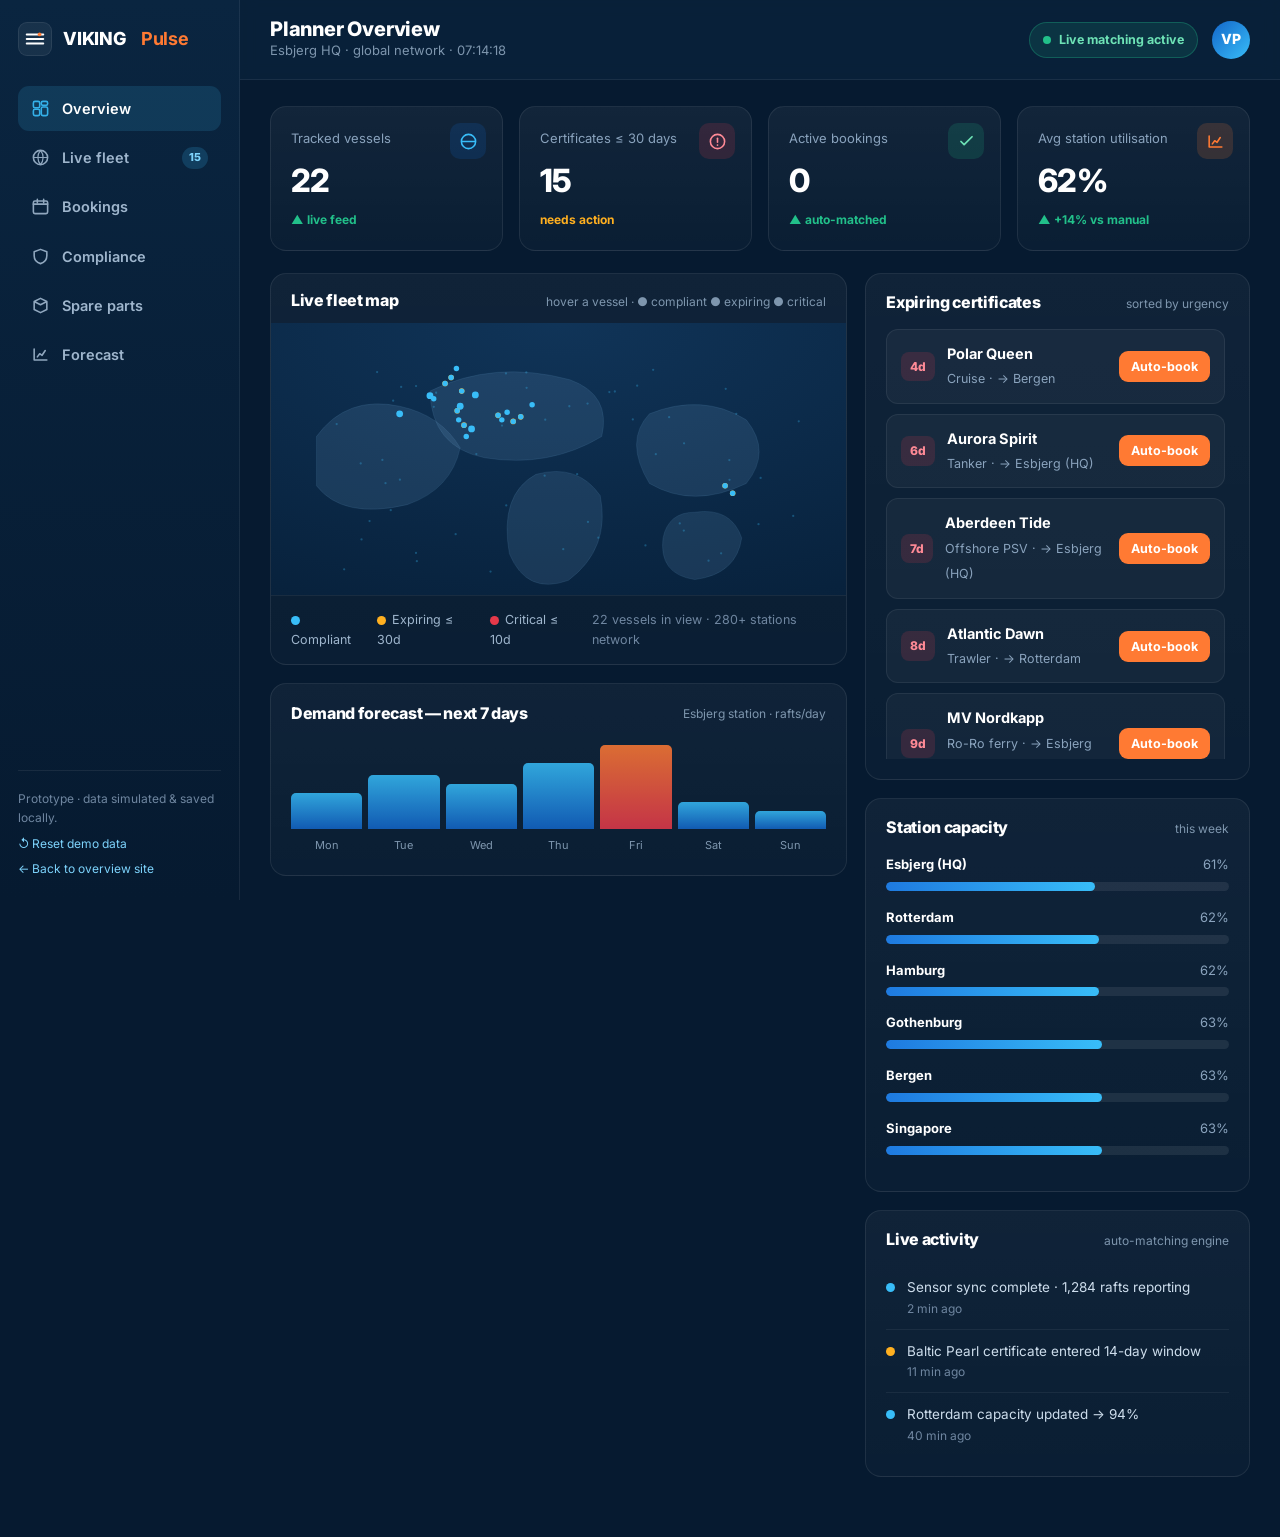
==== dashboard.html @ c36af1ff "Add VIKING Pulse prototype (landing + dashboard) Introduce the VIKING Pulse concept prototype: add m" ====
<!DOCTYPE html>
<html lang="en">
<head>
  <meta charset="UTF-8" />
  <meta name="viewport" content="width=device-width, initial-scale=1.0" />
  <title>VIKING Pulse — Planner Dashboard</title>
  <meta name="description" content="Interactive demo of the VIKING Pulse planner: live fleet, automated booking, compliance, spare parts and demand forecasting." />
  <link rel="preconnect" href="https://fonts.googleapis.com" />
  <link rel="preconnect" href="https://fonts.gstatic.com" crossorigin />
  <link href="https://fonts.googleapis.com/css2?family=Inter:wght@400;500;600;700;800&display=swap" rel="stylesheet" />
  <link rel="stylesheet" href="assets/styles.css" />
  <link rel="stylesheet" href="assets/dashboard.css" />
  <link rel="icon" href="data:image/svg+xml,<svg xmlns='http://www.w3.org/2000/svg' viewBox='0 0 32 32'><rect width='32' height='32' rx='8' fill='%230a2540'/><path d='M8 11h16M8 16h16M8 21h16' stroke='%23ff7a33' stroke-width='2.5' stroke-linecap='round'/></svg>" />
</head>
<body class="dash">
  <div class="app">

    <!-- ============ SIDEBAR ============ -->
    <aside class="side">
      <a class="brand" href="index.html">
        <span class="mark"><svg viewBox="0 0 24 24" fill="none"><path d="M3 7h18M3 12h18M3 17h18" stroke="currentColor" stroke-width="2.2" stroke-linecap="round"/><circle cx="17" cy="7" r="2" fill="#ff7a33"/></svg></span>
        VIKING&nbsp;<b>Pulse</b>
      </a>
      <nav id="nav">
        <a class="navlink active" data-view="overview" href="#overview"><svg viewBox="0 0 24 24" fill="none"><rect x="3" y="3" width="8" height="8" rx="2" stroke="currentColor" stroke-width="2"/><rect x="13" y="3" width="8" height="5" rx="2" stroke="currentColor" stroke-width="2"/><rect x="13" y="10" width="8" height="11" rx="2" stroke="currentColor" stroke-width="2"/><rect x="3" y="13" width="8" height="8" rx="2" stroke="currentColor" stroke-width="2"/></svg> Overview</a>
        <a class="navlink" data-view="fleet" href="#fleet"><svg viewBox="0 0 24 24" fill="none"><circle cx="12" cy="12" r="9" stroke="currentColor" stroke-width="2"/><path d="M3 12h18M12 3a14 14 0 0 1 0 18M12 3a14 14 0 0 0 0 18" stroke="currentColor" stroke-width="1.5"/></svg> Live fleet <span class="nav-badge" id="badgeFleet"></span></a>
        <a class="navlink" data-view="bookings" href="#bookings"><svg viewBox="0 0 24 24" fill="none"><rect x="3" y="5" width="18" height="16" rx="2" stroke="currentColor" stroke-width="2"/><path d="M3 9h18M8 3v4M16 3v4" stroke="currentColor" stroke-width="2" stroke-linecap="round"/></svg> Bookings <span class="nav-badge" id="badgeBookings"></span></a>
        <a class="navlink" data-view="compliance" href="#compliance"><svg viewBox="0 0 24 24" fill="none"><path d="M12 3l8 3v5c0 5-3.4 8.6-8 10-4.6-1.4-8-5-8-10V6l8-3Z" stroke="currentColor" stroke-width="2" stroke-linejoin="round"/></svg> Compliance</a>
        <a class="navlink" data-view="parts" href="#parts"><svg viewBox="0 0 24 24" fill="none"><path d="M20 7 12 3 4 7l8 4 8-4ZM4 7v10l8 4 8-4V7" stroke="currentColor" stroke-width="2" stroke-linejoin="round"/></svg> Spare parts <span class="nav-badge warn" id="badgeParts"></span></a>
        <a class="navlink" data-view="forecast" href="#forecast"><svg viewBox="0 0 24 24" fill="none"><path d="M4 19V5m0 14h16M8 15l3-4 3 2 4-6" stroke="currentColor" stroke-width="2" stroke-linecap="round" stroke-linejoin="round"/></svg> Forecast</a>
      </nav>
      <div class="side-foot">
        Prototype · data simulated &amp; saved locally.<br />
        <button class="link-btn" id="resetBtn">↺ Reset demo data</button><br />
        <a href="index.html">← Back to overview site</a>
      </div>
    </aside>

    <!-- ============ MAIN ============ -->
    <div class="main">
      <header class="topbar">
        <div>
          <h1 id="viewTitle">Planner Overview</h1>
          <div class="sub" id="viewSub">Esbjerg HQ · global network · <span id="clock">--:--:--</span></div>
        </div>
        <div class="right">
          <span class="live-pill"><span class="dot"></span> Live matching active</span>
          <div class="avatar">VP</div>
        </div>
      </header>

      <div class="content">

        <!-- ===== OVERVIEW ===== -->
        <section class="view active" data-view="overview">
          <section class="kpis" id="kpis"></section>
          <div class="dash-grid">
            <div style="display:flex;flex-direction:column;gap:18px">
              <div class="card map-card">
                <div class="card-head">
                  <h3>Live fleet map</h3>
                  <span class="hint">hover a vessel · ● compliant ● expiring ● critical</span>
                </div>
                <div class="dash-map" id="dashMap">
                  <svg viewBox="0 0 760 360" id="mapSvg" aria-hidden="true">
                    <path class="land" d="M60,150 q40,-55 110,-40 q55,12 80,55 q-12,55 -70,75 q-85,20 -120,-25 z"/>
                    <path class="land" d="M210,90 q85,-42 185,-15 q55,20 42,75 q-70,42 -155,28 q-70,-14 -72,-88 z"/>
                    <path class="land" d="M350,200 q55,-15 85,28 q14,70 -42,112 q-55,20 -78,-35 q-14,-78 35,-105 z"/>
                    <path class="land" d="M500,120 q70,-28 128,8 q34,42 0,84 q-70,34 -128,0 q-34,-56 0,-92 z"/>
                    <path class="land" d="M560,250 q48,-7 62,34 q-7,48 -62,55 q-48,-7 -42,-55 q7,-34 42,-34 z"/>
                    <g id="dashVessels"></g>
                  </svg>
                  <div class="tip" id="mapTip"></div>
                </div>
                <div class="map-legend">
                  <span><i style="background:#38bdf8"></i>Compliant</span>
                  <span><i style="background:#ffb020"></i>Expiring ≤ 30d</span>
                  <span><i style="background:#e6394a"></i>Critical ≤ 10d</span>
                  <span style="margin-left:auto;color:#6f86a0" id="mapMeta"></span>
                </div>
              </div>
              <div class="card">
                <div class="card-head"><h3>Demand forecast — next 7 days</h3><span class="hint">Esbjerg station · rafts/day</span></div>
                <div class="forecast"><div class="spark" id="spark"></div>
                  <div class="spark-x"><span>Mon</span><span>Tue</span><span>Wed</span><span>Thu</span><span>Fri</span><span>Sat</span><span>Sun</span></div>
                </div>
              </div>
            </div>
            <div style="display:flex;flex-direction:column;gap:18px">
              <div class="card">
                <div class="card-head"><h3>Expiring certificates</h3><span class="hint">sorted by urgency</span></div>
                <div class="queue" id="queue"></div>
              </div>
              <div class="card">
                <div class="card-head"><h3>Station capacity</h3><span class="hint">this week</span></div>
                <div class="cap" id="cap"></div>
              </div>
              <div class="card">
                <div class="card-head"><h3>Live activity</h3><span class="hint">auto-matching engine</span></div>
                <div class="feed" id="feed"></div>
              </div>
            </div>
          </div>
        </section>

        <!-- ===== LIVE FLEET ===== -->
        <section class="view" data-view="fleet">
          <div class="toolbar">
            <div class="search">
              <svg viewBox="0 0 24 24" fill="none"><circle cx="11" cy="11" r="7" stroke="currentColor" stroke-width="2"/><path d="m20 20-3-3" stroke="currentColor" stroke-width="2" stroke-linecap="round"/></svg>
              <input id="fleetSearch" type="text" placeholder="Search vessel, type or flag…" />
            </div>
            <div class="chips" id="fleetFilters">
              <button class="chip-f active" data-f="all">All</button>
              <button class="chip-f" data-f="crit">Critical</button>
              <button class="chip-f" data-f="warn">Expiring</button>
              <button class="chip-f" data-f="ok">Compliant</button>
              <button class="chip-f" data-f="booked">Booked</button>
            </div>
          </div>
          <div class="card table-card">
            <div class="table-scroll">
              <table class="dtable" id="fleetTable">
                <thead><tr>
                  <th data-sort="name">Vessel</th><th data-sort="type">Type</th>
                  <th data-sort="flag">Flag</th><th data-sort="region">Region</th>
                  <th data-sort="rafts" class="num">Rafts</th>
                  <th data-sort="certDays" class="num">Cert expiry</th>
                  <th>Status</th><th></th>
                </tr></thead>
                <tbody id="fleetBody"></tbody>
              </table>
            </div>
          </div>
        </section>

        <!-- ===== BOOKINGS ===== -->
        <section class="view" data-view="bookings">
          <div class="toolbar">
            <div class="chips" id="bookFilters">
              <button class="chip-f active" data-f="upcoming">Upcoming</button>
              <button class="chip-f" data-f="completed">Completed</button>
              <button class="chip-f" data-f="cancelled">Cancelled</button>
              <button class="chip-f" data-f="all">All</button>
            </div>
            <button class="btn btn-primary" id="newBookingBtn" style="padding:10px 16px">+ New booking</button>
          </div>
          <div id="bookingsWrap"></div>
        </section>

        <!-- ===== COMPLIANCE ===== -->
        <section class="view" data-view="compliance">
          <div class="toolbar">
            <div class="chips" id="compFilters">
              <button class="chip-f active" data-f="all">All vessels</button>
              <button class="chip-f" data-f="crit">At risk</button>
              <button class="chip-f" data-f="serviced">Recently serviced</button>
            </div>
            <button class="btn btn-light" id="exportBtn" style="padding:10px 16px">⤓ Export audit (CSV)</button>
          </div>
          <div class="comp-summary" id="compSummary"></div>
          <div class="card table-card">
            <div class="table-scroll">
              <table class="dtable" id="compTable">
                <thead><tr>
                  <th>Vessel</th><th>IMO</th><th>Last service</th>
                  <th class="num">Cert valid for</th><th>SOLAS status</th><th>Certificate</th>
                </tr></thead>
                <tbody id="compBody"></tbody>
              </table>
            </div>
          </div>
        </section>

        <!-- ===== SPARE PARTS ===== -->
        <section class="view" data-view="parts">
          <div id="partsAlert"></div>
          <div class="parts-grid" id="partsGrid"></div>
          <div class="card" style="margin-top:18px">
            <div class="card-head"><h3>How parts link to bookings</h3><span class="hint">auto-reserved on booking</span></div>
            <p class="muted">When a service is auto-booked, Pulse instantly reserves the right components per raft
            (CO₂ cylinders, hydrostatic release units, flare sets, ration packs) plus per-booking consumables.
            Reserved stock is committed; completing a service consumes it; cancelling releases it back.</p>
          </div>
        </section>

        <!-- ===== FORECAST ===== -->
        <section class="view" data-view="forecast">
          <div class="card" style="margin-bottom:18px">
            <div class="card-head"><h3>Network demand vs. capacity</h3><span class="hint">next 14 days · rafts</span></div>
            <div id="forecastChart"></div>
          </div>
          <div class="parts-grid" id="stationCards"></div>
        </section>

      </div>
    </div>
  </div>

  <!-- ============ MODAL ============ -->
  <div class="modal-bg" id="modalBg"><div class="modal" id="modal"></div></div>

  <!-- ============ TOAST ============ -->
  <div class="toast" id="toast">
    <svg viewBox="0 0 24 24" fill="none"><path d="M5 12l4 4 10-10" stroke="currentColor" stroke-width="2.5" stroke-linecap="round" stroke-linejoin="round"/></svg>
    <span id="toastMsg">Booking confirmed</span>
  </div>

  <script src="assets/store.js"></script>
  <script src="assets/dashboard.js"></script>
</body>
</html>
---- assets/styles.css ----
/* =========================================================
   VIKING Pulse — Connected Maintenance & Booking Platform
   Design system + landing page styles
   Concept prototype — not affiliated with VIKING Life-Saving Equipment
   ========================================================= */

:root {
  /* Brand palette — maritime navy + safety accents */
  --navy-900: #061a30;
  --navy-800: #0a2540;
  --navy-700: #0e3358;
  --blue-600: #1366c9;
  --blue-500: #1e7ae0;
  --cyan-400: #38bdf8;
  --cyan-300: #7dd3fc;
  --orange: #ff7a33;     /* safety high-vis accent */
  --amber: #ffb020;
  --red: #e6394a;        /* alerts / expiring certs */
  --green: #22c08a;      /* compliant / scheduled */

  --ink-900: #0b1b2b;
  --ink-700: #2c3e50;
  --ink-500: #5b6b7b;
  --ink-300: #9aa9b8;
  --line: #e4ebf2;
  --bg: #f5f9fd;
  --bg-soft: #eef4fb;
  --white: #ffffff;

  --radius: 16px;
  --radius-sm: 10px;
  --radius-lg: 26px;
  --shadow-sm: 0 1px 2px rgba(10, 37, 64, .06), 0 2px 8px rgba(10, 37, 64, .05);
  --shadow: 0 10px 30px rgba(10, 37, 64, .10);
  --shadow-lg: 0 30px 70px rgba(6, 26, 48, .25);
  --maxw: 1180px;

  --grad-ocean: radial-gradient(1200px 600px at 80% -10%, #14406e 0%, transparent 55%),
                radial-gradient(900px 500px at 0% 0%, #0e3358 0%, transparent 50%),
                linear-gradient(160deg, #0a2540 0%, #061a30 100%);
  --font: "Inter", "Segoe UI", system-ui, -apple-system, Roboto, Helvetica, Arial, sans-serif;
}

* { box-sizing: border-box; margin: 0; padding: 0; }
html { scroll-behavior: smooth; }
body {
  font-family: var(--font);
  color: var(--ink-700);
  background: var(--bg);
  line-height: 1.6;
  -webkit-font-smoothing: antialiased;
  overflow-x: hidden;
}
img { max-width: 100%; display: block; }
a { color: inherit; text-decoration: none; }
ul { list-style: none; }

.container { width: 100%; max-width: var(--maxw); margin-inline: auto; padding-inline: 24px; }

/* ---------- Typography helpers ---------- */
h1, h2, h3 { color: var(--ink-900); line-height: 1.12; letter-spacing: -.02em; font-weight: 800; }
.eyebrow {
  display: inline-flex; align-items: center; gap: 8px;
  font-size: 13px; font-weight: 700; letter-spacing: .12em; text-transform: uppercase;
  color: var(--blue-600);
}
.eyebrow::before { content: ""; width: 22px; height: 2px; background: var(--orange); border-radius: 2px; }
.section { padding: 96px 0; }
.section-head { max-width: 720px; margin-bottom: 54px; }
.section-head h2 { font-size: clamp(28px, 4vw, 42px); margin: 14px 0 14px; }
.section-head p { font-size: 18px; color: var(--ink-500); }
.center { text-align: center; margin-inline: auto; }

/* ---------- Buttons ---------- */
.btn {
  display: inline-flex; align-items: center; gap: 9px; justify-content: center;
  font-weight: 700; font-size: 15px; border: 0; cursor: pointer;
  padding: 13px 22px; border-radius: 12px; transition: .18s ease;
  font-family: inherit;
}
.btn svg { width: 18px; height: 18px; }
.btn-primary { background: var(--orange); color: #fff; box-shadow: 0 8px 22px rgba(255,122,51,.35); }
.btn-primary:hover { transform: translateY(-2px); box-shadow: 0 12px 28px rgba(255,122,51,.45); }
.btn-blue { background: var(--blue-600); color: #fff; box-shadow: 0 8px 22px rgba(19,102,201,.35); }
.btn-blue:hover { transform: translateY(-2px); background: var(--blue-500); }
.btn-ghost { background: rgba(255,255,255,.08); color: #fff; border: 1px solid rgba(255,255,255,.22); }
.btn-ghost:hover { background: rgba(255,255,255,.16); }
.btn-light { background: #fff; color: var(--navy-800); box-shadow: var(--shadow-sm); }
.btn-light:hover { transform: translateY(-2px); box-shadow: var(--shadow); }

/* =========================================================
   NAVBAR
   ========================================================= */
.nav {
  position: sticky; top: 0; z-index: 50;
  backdrop-filter: blur(12px);
  background: rgba(255,255,255,.82);
  border-bottom: 1px solid var(--line);
  transition: .3s;
}
.nav-inner { display: flex; align-items: center; justify-content: space-between; height: 70px; }
.brand { display: flex; align-items: center; gap: 11px; font-weight: 800; color: var(--navy-800); font-size: 19px; letter-spacing: -.01em; }
.brand .mark {
  width: 34px; height: 34px; border-radius: 9px;
  background: var(--navy-800);
  display: grid; place-items: center; color: #fff;
  box-shadow: inset 0 0 0 1px rgba(255,255,255,.08);
}
.brand .mark svg { width: 22px; height: 22px; }
.brand b { color: var(--orange); }
.nav-links { display: flex; gap: 30px; align-items: center; }
.nav-links a { font-size: 15px; font-weight: 600; color: var(--ink-700); transition: .15s; }
.nav-links a:hover { color: var(--blue-600); }
.nav-cta { display: flex; align-items: center; gap: 14px; }
.nav-menu-cta { display: none; } /* only shown inside the open mobile menu */
.nav-toggle { display: none; background: none; border: 0; cursor: pointer; }

/* =========================================================
   HERO
   ========================================================= */
.hero {
  position: relative; color: #fff; overflow: hidden;
  background: var(--grad-ocean);
  padding: 84px 0 110px;
}
.hero::after {
  content: ""; position: absolute; inset: 0; pointer-events: none;
  background-image: radial-gradient(rgba(255,255,255,.05) 1px, transparent 1px);
  background-size: 28px 28px; mask-image: linear-gradient(180deg, #000, transparent 70%);
}
.hero-grid { position: relative; z-index: 2; display: grid; grid-template-columns: 1.05fr .95fr; gap: 56px; align-items: center; }
.hero-badge {
  display: inline-flex; align-items: center; gap: 9px; font-size: 13px; font-weight: 600;
  padding: 7px 14px; border-radius: 999px; color: var(--cyan-300);
  background: rgba(56,189,248,.12); border: 1px solid rgba(56,189,248,.3); margin-bottom: 22px;
}
.hero-badge .dot { width: 8px; height: 8px; border-radius: 50%; background: var(--green); box-shadow: 0 0 0 4px rgba(34,192,138,.25); animation: pulse 2s infinite; }
.hero h1 { color: #fff; font-size: clamp(36px, 5.4vw, 60px); letter-spacing: -.03em; }
.hero h1 .grad { background: linear-gradient(100deg, var(--cyan-400), var(--orange)); -webkit-background-clip: text; background-clip: text; color: transparent; }
.hero p.lead { font-size: 19px; color: #c3d3e3; max-width: 540px; margin: 22px 0 32px; }
.hero-actions { display: flex; gap: 14px; flex-wrap: wrap; }
.hero-meta { display: flex; gap: 26px; margin-top: 38px; flex-wrap: wrap; }
.hero-meta div { display: flex; flex-direction: column; }
.hero-meta b { font-size: 26px; color: #fff; font-weight: 800; }
.hero-meta span { font-size: 13px; color: #8fa6bd; }

/* Hero visual — live fleet console */
.console {
  position: relative; border-radius: var(--radius-lg);
  background: linear-gradient(180deg, rgba(20,52,86,.9), rgba(8,26,48,.92));
  border: 1px solid rgba(255,255,255,.12);
  box-shadow: var(--shadow-lg);
  padding: 18px; overflow: hidden;
}
.console-bar { display: flex; align-items: center; gap: 7px; margin-bottom: 14px; }
.console-bar i { width: 11px; height: 11px; border-radius: 50%; display: inline-block; }
.console-bar i:nth-child(1){ background:#ff5f57 } .console-bar i:nth-child(2){ background:#febc2e } .console-bar i:nth-child(3){ background:#28c840 }
.console-bar span { margin-left: 8px; font-size: 12px; color: #7e96ae; font-weight: 600; }
.map-wrap { position: relative; border-radius: 14px; overflow: hidden; background: radial-gradient(120% 120% at 50% 0%, #103458, #07203a); border: 1px solid rgba(255,255,255,.08); }
.map-wrap svg { display: block; width: 100%; height: auto; }
.map-wrap .land { fill: rgba(110,160,205,.16); stroke: rgba(120,180,230,.25); stroke-width: .6; }
.vessel { fill: var(--cyan-400); }
.vessel.alert { fill: var(--red); }
.ping { fill: none; stroke-width: 1.5; opacity: 0; transform-origin: center; }
.ping.c { stroke: var(--cyan-400); } .ping.r { stroke: var(--red); }

.float-card {
  position: absolute; background: rgba(255,255,255,.97); color: var(--ink-900);
  border-radius: 14px; padding: 13px 15px; box-shadow: var(--shadow-lg);
  font-size: 13px; backdrop-filter: blur(6px); border: 1px solid rgba(255,255,255,.6);
}
.float-card .fc-top { display: flex; align-items: center; gap: 8px; font-weight: 700; margin-bottom: 5px; }
.float-card .tag { font-size: 10px; font-weight: 800; padding: 3px 7px; border-radius: 6px; text-transform: uppercase; letter-spacing: .05em; }
.tag.red { background: #fde7e9; color: var(--red); }
.tag.green { background: #def5ec; color: #138a62; }
.float-card small { color: var(--ink-500); }
.fc-1 { top: 16%; right: -14px; animation: floaty 6s ease-in-out infinite; }
.fc-2 { bottom: 8%; left: -16px; animation: floaty 6s ease-in-out .8s infinite; }

/* =========================================================
   LOGOS / STATS STRIP
   ========================================================= */
.stripe { background: var(--navy-800); color: #fff; padding: 34px 0; }
.stripe-grid { display: grid; grid-template-columns: repeat(4, 1fr); gap: 18px; text-align: center; }
.stripe-grid .s b { display: block; font-size: clamp(26px, 3.4vw, 38px); font-weight: 800; background: linear-gradient(100deg,#fff,var(--cyan-300)); -webkit-background-clip: text; background-clip: text; color: transparent; }
.stripe-grid .s span { color: #93aaC2; font-size: 14px; }

/* =========================================================
   PROBLEM
   ========================================================= */
.prob-grid { display: grid; grid-template-columns: repeat(4, 1fr); gap: 20px; }
.prob {
  background: #fff; border: 1px solid var(--line); border-radius: var(--radius);
  padding: 26px 22px; box-shadow: var(--shadow-sm); transition: .2s;
}
.prob:hover { transform: translateY(-4px); box-shadow: var(--shadow); }
.prob .ico { width: 46px; height: 46px; border-radius: 12px; display: grid; place-items: center; background: #fdeee7; color: var(--orange); margin-bottom: 16px; }
.prob .ico svg { width: 24px; height: 24px; }
.prob h3 { font-size: 17px; margin-bottom: 8px; }
.prob p { font-size: 14.5px; color: var(--ink-500); }

/* =========================================================
   HOW IT WORKS
   ========================================================= */
.how { background: linear-gradient(180deg, var(--bg) 0%, var(--bg-soft) 100%); }
.steps { display: grid; grid-template-columns: repeat(4, 1fr); gap: 22px; position: relative; }
.step {
  background: #fff; border-radius: var(--radius); padding: 28px 24px; border: 1px solid var(--line);
  box-shadow: var(--shadow-sm); position: relative; overflow: hidden;
}
.step::before { content: ""; position: absolute; left: 0; top: 0; height: 4px; width: 100%; background: linear-gradient(90deg, var(--blue-500), var(--cyan-400)); }
.step .num { font-size: 13px; font-weight: 800; color: var(--blue-600); letter-spacing: .12em; }
.step .ico { width: 52px; height: 52px; border-radius: 14px; background: var(--navy-800); color: #fff; display: grid; place-items: center; margin: 14px 0 16px; }
.step .ico svg { width: 26px; height: 26px; }
.step h3 { font-size: 19px; margin-bottom: 9px; }
.step p { font-size: 15px; color: var(--ink-500); }

/* =========================================================
   FEATURES
   ========================================================= */
.feat-grid { display: grid; grid-template-columns: repeat(3, 1fr); gap: 22px; }
.feat {
  border: 1px solid var(--line); border-radius: var(--radius); padding: 28px 24px; background: #fff;
  transition: .2s; position: relative;
}
.feat:hover { border-color: var(--cyan-300); box-shadow: var(--shadow); transform: translateY(-3px); }
.feat .ico { width: 50px; height: 50px; border-radius: 13px; display: grid; place-items: center; margin-bottom: 16px; background: linear-gradient(135deg, var(--blue-600), var(--cyan-400)); color: #fff; }
.feat .ico svg { width: 25px; height: 25px; }
.feat h3 { font-size: 18px; margin-bottom: 8px; }
.feat p { font-size: 14.5px; color: var(--ink-500); }
.feat .chip { position: absolute; top: 22px; right: 22px; font-size: 11px; font-weight: 700; color: var(--green); background: #e6f7f0; padding: 3px 9px; border-radius: 999px; }

/* =========================================================
   DASHBOARD PREVIEW (split)
   ========================================================= */
.showcase { background: var(--navy-900); color: #fff; overflow: hidden; position: relative; }
.showcase::before { content:""; position:absolute; inset:0; background: radial-gradient(800px 400px at 90% 10%, rgba(56,189,248,.14), transparent 60%); }
.showcase .grid { position: relative; z-index: 2; display: grid; grid-template-columns: .9fr 1.1fr; gap: 56px; align-items: center; }
.showcase h2 { color: #fff; font-size: clamp(28px, 4vw, 40px); }
.showcase p { color: #b8cadd; font-size: 17px; margin: 16px 0 26px; }
.showcase .feature-list li { display: flex; gap: 12px; align-items: flex-start; margin-bottom: 14px; color: #d4e1ee; font-size: 15.5px; }
.showcase .feature-list .tick { flex: none; width: 24px; height: 24px; border-radius: 50%; background: rgba(34,192,138,.18); color: var(--green); display: grid; place-items: center; }
.showcase .feature-list .tick svg { width: 14px; height: 14px; }
.preview-frame {
  border-radius: 18px; overflow: hidden; border: 1px solid rgba(255,255,255,.14);
  box-shadow: var(--shadow-lg); background: #0b2138;
}
.preview-top { display: flex; align-items: center; gap: 8px; padding: 12px 16px; background: rgba(255,255,255,.04); border-bottom: 1px solid rgba(255,255,255,.08); }
.preview-top i { width: 10px; height: 10px; border-radius: 50%; }
.preview-top i:nth-child(1){background:#ff5f57}.preview-top i:nth-child(2){background:#febc2e}.preview-top i:nth-child(3){background:#28c840}
.preview-top span { margin-left: 8px; font-size: 12px; color: #8aa3bd; }
.preview-body { padding: 18px; display: grid; grid-template-columns: repeat(3,1fr); gap: 12px; }
.pv-kpi { background: rgba(255,255,255,.05); border: 1px solid rgba(255,255,255,.08); border-radius: 12px; padding: 14px; }
.pv-kpi b { font-size: 24px; color: #fff; } .pv-kpi span { font-size: 12px; color: #8aa3bd; display: block; }
.pv-kpi .up { color: var(--green); font-size: 12px; font-weight: 700; }
.pv-row { grid-column: 1 / -1; background: rgba(255,255,255,.05); border: 1px solid rgba(255,255,255,.08); border-radius: 12px; padding: 8px 14px; display: flex; align-items: center; justify-content: space-between; }
.pv-row .l { display: flex; align-items: center; gap: 10px; font-size: 14px; color: #dce7f2; }
.pv-row .flag { width: 26px; height: 18px; border-radius: 3px; background: linear-gradient(135deg,#1366c9,#38bdf8); flex: none; }
.pv-row .mini-tag { font-size: 11px; font-weight: 700; padding: 4px 9px; border-radius: 7px; }
.mini-tag.r { background: rgba(230,57,74,.16); color: #ff8a96; }
.mini-tag.g { background: rgba(34,192,138,.16); color: #6ee3b6; }

/* =========================================================
   STAKEHOLDERS (tabs)
   ========================================================= */
.tabs { display: flex; gap: 10px; flex-wrap: wrap; margin-bottom: 30px; }
.tab-btn {
  border: 1px solid var(--line); background: #fff; padding: 11px 18px; border-radius: 999px;
  font-weight: 700; font-size: 14.5px; color: var(--ink-700); cursor: pointer; transition: .18s; font-family: inherit;
}
.tab-btn.active { background: var(--navy-800); color: #fff; border-color: var(--navy-800); }
.tab-panel { display: none; }
.tab-panel.active { display: grid; grid-template-columns: 1fr 1fr; gap: 24px; animation: fade .35s ease; }
.persona {
  background: #fff; border: 1px solid var(--line); border-radius: var(--radius); padding: 30px;
  box-shadow: var(--shadow-sm);
}
.persona h3 { font-size: 22px; margin-bottom: 6px; }
.persona .role { color: var(--blue-600); font-weight: 700; font-size: 14px; margin-bottom: 18px; display: block; }
.persona .block { margin-bottom: 16px; }
.persona .block h4 { font-size: 12px; text-transform: uppercase; letter-spacing: .08em; color: var(--ink-300); margin-bottom: 5px; }
.persona .block p { font-size: 14.5px; color: var(--ink-700); }
.persona .pains { display: flex; flex-wrap: wrap; gap: 8px; }
.persona .pains span { font-size: 12.5px; background: #fdeee7; color: #c2531f; padding: 5px 10px; border-radius: 8px; font-weight: 600; }
.value-card {
  background: linear-gradient(160deg, var(--navy-800), var(--navy-900)); color: #fff;
  border-radius: var(--radius); padding: 30px; display: flex; flex-direction: column; justify-content: center;
}
.value-card h4 { color: var(--cyan-300); font-size: 13px; text-transform: uppercase; letter-spacing: .1em; margin-bottom: 18px; }
.value-card ul li { display: flex; gap: 11px; align-items: flex-start; margin-bottom: 14px; font-size: 15px; color: #d7e3ef; }
.value-card .tick { flex: none; width: 22px; height: 22px; border-radius: 50%; background: rgba(255,122,51,.2); color: var(--orange); display: grid; place-items: center; }
.value-card .tick svg { width: 13px; height: 13px; }

/* =========================================================
   IMPACT / SUSTAINABILITY
   ========================================================= */
.impact { background: linear-gradient(180deg, var(--bg-soft), var(--bg)); }
.impact-grid { display: grid; grid-template-columns: repeat(3,1fr); gap: 22px; }
.impact-card { background: #fff; border-radius: var(--radius); padding: 30px; border: 1px solid var(--line); box-shadow: var(--shadow-sm); }
.impact-card .big { font-size: 44px; font-weight: 800; color: var(--navy-800); letter-spacing: -.02em; }
.impact-card .big small { font-size: 22px; color: var(--orange); }
.impact-card h3 { font-size: 17px; margin: 6px 0 8px; }
.impact-card p { font-size: 14.5px; color: var(--ink-500); }

/* =========================================================
   CTA
   ========================================================= */
.cta { background: var(--grad-ocean); color: #fff; border-radius: 0; }
.cta-box {
  background: linear-gradient(135deg, var(--blue-600), var(--navy-700));
  border-radius: var(--radius-lg); padding: 60px; text-align: center; position: relative; overflow: hidden;
  box-shadow: var(--shadow-lg); border: 1px solid rgba(255,255,255,.12);
}
.cta-box::after { content:""; position:absolute; inset:0; background-image: radial-gradient(rgba(255,255,255,.08) 1px, transparent 1px); background-size: 26px 26px; opacity: .5; }
.cta-box > * { position: relative; z-index: 2; }
.cta-box h2 { color: #fff; font-size: clamp(28px, 4vw, 42px); }
.cta-box p { color: #d2e0ee; font-size: 18px; max-width: 560px; margin: 16px auto 30px; }
.cta-actions { display: flex; gap: 14px; justify-content: center; flex-wrap: wrap; }
.cta-note { margin-top: 22px; font-size: 13px; color: #9fb6cd; }

/* =========================================================
   FOOTER
   ========================================================= */
.footer { background: var(--navy-900); color: #aebfd0; padding: 64px 0 30px; }
.footer-grid { display: grid; grid-template-columns: 1.4fr 1fr 1fr 1fr; gap: 36px; }
.footer .brand { color: #fff; margin-bottom: 16px; }
.footer p { font-size: 14px; color: #8499ae; max-width: 280px; }
.footer h5 { color: #fff; font-size: 14px; margin-bottom: 16px; text-transform: uppercase; letter-spacing: .06em; }
.footer ul li { margin-bottom: 10px; }
.footer ul a { font-size: 14px; color: #9fb3c8; transition: .15s; }
.footer ul a:hover { color: var(--cyan-300); }
.footer-bottom { border-top: 1px solid rgba(255,255,255,.08); margin-top: 48px; padding-top: 24px; display: flex; justify-content: space-between; flex-wrap: wrap; gap: 12px; font-size: 13px; color: #7d92a8; }
.footer-bottom b { color: var(--orange); }

/* =========================================================
   ANIMATIONS
   ========================================================= */
@keyframes pulse { 0%,100% { box-shadow: 0 0 0 0 rgba(34,192,138,.5);} 50% { box-shadow: 0 0 0 6px rgba(34,192,138,0);} }
@keyframes floaty { 0%,100% { transform: translateY(0);} 50% { transform: translateY(-12px);} }
@keyframes fade { from { opacity: 0; transform: translateY(8px);} to { opacity: 1; transform: none;} }
@keyframes ringPulse { 0% { opacity:.8; r: 3; } 100% { opacity: 0; r: 16; } }

.reveal { opacity: 0; transform: translateY(26px); transition: .7s cubic-bezier(.2,.7,.2,1); }
.reveal.in { opacity: 1; transform: none; }

/* =========================================================
   LANDING MODAL (pilot request form)
   ========================================================= */
.lm-bg {
  position: fixed; inset: 0; background: rgba(6,26,48,.55); backdrop-filter: blur(5px);
  display: none; align-items: center; justify-content: center; z-index: 100; padding: 20px;
}
.lm-bg.show { display: flex; animation: fade .2s ease; }
.lm {
  position: relative; width: 100%; max-width: 560px; background: #fff; border-radius: 22px;
  box-shadow: var(--shadow-lg); padding: 38px; max-height: 92vh; overflow-y: auto;
  animation: popIn .26s cubic-bezier(.2,.8,.2,1);
}
@keyframes popIn { from { transform: scale(.96) translateY(12px); opacity: 0; } to { transform: none; opacity: 1; } }
.lm-x { position: absolute; top: 16px; right: 18px; background: var(--bg-soft); border: 0; width: 34px; height: 34px; border-radius: 50%; font-size: 20px; color: var(--ink-500); cursor: pointer; transition: .15s; }
.lm-x:hover { background: var(--line); color: var(--ink-900); }
.lm-row { display: grid; grid-template-columns: 1fr 1fr; gap: 14px; }
.lm-field { margin-bottom: 14px; }
.lm-field label { display: block; font-size: 13px; font-weight: 600; color: var(--ink-700); margin-bottom: 6px; }
.lm-field input, .lm-field select, .lm-field textarea {
  width: 100%; border: 1.5px solid var(--line); border-radius: 11px; padding: 11px 13px;
  font: inherit; font-size: 14.5px; color: var(--ink-900); background: #fff; transition: .15s; resize: vertical;
}
.lm-field input:focus, .lm-field select:focus, .lm-field textarea:focus { outline: 0; border-color: var(--blue-500); box-shadow: 0 0 0 3px rgba(30,122,224,.15); }
.lm-field input.bad, .lm-field select.bad { border-color: var(--red); }
.lm-err { color: var(--red); font-size: 13px; font-weight: 600; min-height: 18px; margin: 2px 0; }
.lm-ring { width: 72px; height: 72px; margin: 0 auto 16px; border-radius: 50%; background: #e6f7f0; display: grid; place-items: center; }
.lm-ring svg { width: 38px; height: 38px; color: var(--green); }
@media (max-width: 520px) { .lm-row { grid-template-columns: 1fr; } .lm { padding: 28px 22px; } }

/* =========================================================
   RESPONSIVE
   ========================================================= */
@media (max-width: 980px) {
  .hero-grid, .showcase .grid { grid-template-columns: 1fr; gap: 40px; }
  .prob-grid, .steps, .feat-grid, .impact-grid, .stripe-grid { grid-template-columns: repeat(2, 1fr); }
  .footer-grid { grid-template-columns: 1fr 1fr; }
  .tab-panel.active { grid-template-columns: 1fr; }
  .nav-links { display: none; }
  .nav-toggle { display: block; }
  .nav-links.open { display: flex; position: absolute; top: 62px; left: 0; right: 0; flex-direction: column; align-items: stretch; background: #fff; padding: 18px 24px 22px; border-bottom: 1px solid var(--line); gap: 16px; box-shadow: var(--shadow); }
  .nav-links.open a { padding: 4px 0; }
  .nav-links.open .nav-menu-cta { display: inline-flex; width: 100%; justify-content: center; padding: 12px 18px; }
  .nav-links.open .nav-menu-demo { border: 1.5px solid var(--line); border-radius: 12px; color: var(--navy-800); font-weight: 700; }
  .hero h1 { font-size: clamp(32px, 7vw, 52px); }
  .hero p.lead { font-size: 17px; }
}

/* phones: clear the top bar — brand + menu only; CTAs move into the menu */
@media (max-width: 700px) {
  .nav-cta .btn-light, .nav-cta .btn-primary { display: none; }
  .nav-inner { height: 62px; }
  .nav { position: relative; }
}

@media (max-width: 620px) {
  .container { padding-inline: 18px; }
  .prob-grid, .steps, .feat-grid, .impact-grid, .stripe-grid { grid-template-columns: 1fr; }
  .section { padding: 56px 0; }
  .section-head { margin-bottom: 36px; }
  .section-head p { font-size: 16px; }
  .hero { padding: 54px 0 70px; }
  .hero-meta { gap: 16px 28px; }
  .float-card { display: none; }
  .hero-actions { width: 100%; }
  .hero-actions .btn, .cta-actions .btn { width: 100%; }
  .cta-box { padding: 34px 22px; }
  .footer-grid { grid-template-columns: 1fr 1fr; gap: 28px; }
  .footer-bottom { flex-direction: column; gap: 8px; }
}

@media (max-width: 400px) {
  .container { padding-inline: 14px; }
  .brand { font-size: 17px; }
  .brand .mark { width: 30px; height: 30px; }
  .hero h1 { font-size: 29px; }
  .hero-meta { gap: 12px 20px; }
  .hero-meta b { font-size: 22px; }
  .eyebrow { font-size: 12px; }
  .footer-grid { grid-template-columns: 1fr; }
  .stripe-grid .s b { font-size: 30px; }
}
---- assets/dashboard.css ----
/* =========================================================
   VIKING Pulse — Planner dashboard (dark control center)
   Loads after styles.css (reuses :root variables)
   ========================================================= */

body.dash {
  background: var(--navy-900);
  color: #cdddec;
  overflow-x: hidden;
}

.app {
  display: grid;
  grid-template-columns: 240px 1fr;
  min-height: 100vh;
}

/* ---------------- Sidebar ---------------- */
.side {
  background: linear-gradient(180deg, var(--navy-800), var(--navy-900));
  border-right: 1px solid rgba(255, 255, 255, .07);
  padding: 22px 18px;
  position: sticky; top: 0; height: 100vh;
  display: flex; flex-direction: column;
}
.side .brand { color: #fff; font-size: 18px; margin-bottom: 30px; }
.side .brand .mark { background: rgba(255,255,255,.06); }
.side .brand b { color: var(--orange); }
.side nav { display: flex; flex-direction: column; gap: 4px; }
.side .navlink {
  display: flex; align-items: center; gap: 12px;
  padding: 11px 13px; border-radius: 11px; color: #9fb6cd; font-weight: 600; font-size: 14.5px;
  cursor: pointer; transition: .15s;
}
.side .navlink svg { width: 19px; height: 19px; opacity: .9; }
.side .navlink:hover { background: rgba(255,255,255,.05); color: #fff; }
.side .navlink.active { background: rgba(56,189,248,.14); color: #fff; }
.side .navlink.active svg { color: var(--cyan-400); }
.side .side-foot { margin-top: auto; font-size: 12px; color: #6f86a0; padding-top: 18px; border-top: 1px solid rgba(255,255,255,.07); }
.side .side-foot a { color: var(--cyan-300); }

/* ---------------- Topbar ---------------- */
.main { display: flex; flex-direction: column; min-width: 0; }
.topbar {
  display: flex; align-items: center; justify-content: space-between;
  padding: 18px 30px; border-bottom: 1px solid rgba(255,255,255,.07);
  background: rgba(10,37,64,.6); backdrop-filter: blur(8px);
  position: sticky; top: 0; z-index: 20;
}
.topbar h1 { font-size: 20px; color: #fff; letter-spacing: -.01em; }
.topbar .sub { font-size: 13px; color: #7e96ae; }
.topbar .right { display: flex; align-items: center; gap: 14px; }
.live-pill { display: inline-flex; align-items: center; gap: 8px; font-size: 12.5px; font-weight: 700; color: #6ee3b6; background: rgba(34,192,138,.12); border: 1px solid rgba(34,192,138,.3); padding: 7px 13px; border-radius: 999px; }
.live-pill .dot { width: 8px; height: 8px; border-radius: 50%; background: var(--green); animation: pulse 2s infinite; }
.avatar { width: 38px; height: 38px; border-radius: 50%; background: linear-gradient(135deg, var(--blue-600), var(--cyan-400)); display: grid; place-items: center; color: #fff; font-weight: 800; font-size: 14px; }

.content { padding: 26px 30px 60px; }

/* ---------------- KPI cards ---------------- */
.kpis { display: grid; grid-template-columns: repeat(4, 1fr); gap: 16px; margin-bottom: 22px; }
.kpi {
  background: linear-gradient(180deg, rgba(255,255,255,.05), rgba(255,255,255,.02));
  border: 1px solid rgba(255,255,255,.08); border-radius: var(--radius); padding: 18px 20px;
  position: relative; overflow: hidden;
}
.kpi .k-ico { position: absolute; right: 16px; top: 16px; width: 36px; height: 36px; border-radius: 10px; display: grid; place-items: center; }
.kpi .k-ico svg { width: 19px; height: 19px; }
.kpi span.label { font-size: 13px; color: #8aa3bd; }
.kpi b { display: block; font-size: 32px; color: #fff; font-weight: 800; letter-spacing: -.02em; margin-top: 4px; }
.kpi .delta { font-size: 12px; font-weight: 700; margin-top: 4px; display: inline-block; }
.delta.up { color: var(--green); } .delta.down { color: var(--red); } .delta.warn { color: var(--amber); }
.k-blue { background: rgba(19,102,201,.18); color: var(--cyan-400); }
.k-red { background: rgba(230,57,74,.16); color: #ff8a96; }
.k-green { background: rgba(34,192,138,.16); color: #6ee3b6; }
.k-orange { background: rgba(255,122,51,.16); color: var(--orange); }

/* ---------------- Layout grid ---------------- */
.dash-grid { display: grid; grid-template-columns: 1.5fr 1fr; gap: 18px; align-items: start; }
.card {
  background: linear-gradient(180deg, rgba(255,255,255,.045), rgba(255,255,255,.02));
  border: 1px solid rgba(255,255,255,.08); border-radius: var(--radius); padding: 20px;
}
.card-head { display: flex; align-items: center; justify-content: space-between; margin-bottom: 16px; }
.card-head h3 { color: #fff; font-size: 16px; }
.card-head .hint { font-size: 12px; color: #7e96ae; }

/* ---------------- Map card ---------------- */
.map-card { padding: 0; overflow: hidden; }
.map-card .card-head { padding: 18px 20px 0; margin-bottom: 12px; }
.dash-map { position: relative; background: radial-gradient(120% 120% at 50% 0%, #103458, #07203a); }
.dash-map svg { display: block; width: 100%; height: auto; }
.dash-map .land { fill: rgba(110,160,205,.16); stroke: rgba(120,180,230,.25); stroke-width: .6; }
.map-legend { display: flex; gap: 18px; padding: 14px 20px; font-size: 12.5px; color: #9fb6cd; border-top: 1px solid rgba(255,255,255,.06); }
.map-legend i { display: inline-block; width: 9px; height: 9px; border-radius: 50%; margin-right: 6px; vertical-align: middle; }
.tip {
  position: absolute; pointer-events: none; background: #fff; color: var(--ink-900);
  font-size: 12px; padding: 8px 11px; border-radius: 9px; box-shadow: var(--shadow-lg);
  transform: translate(-50%, -130%); opacity: 0; transition: opacity .12s; white-space: nowrap; z-index: 5;
}
.tip b { display: block; font-size: 13px; }
.tip.show { opacity: 1; }

/* ---------------- Certificates queue ---------------- */
.queue { display: flex; flex-direction: column; gap: 10px; max-height: 430px; overflow-y: auto; padding-right: 4px; }
.queue::-webkit-scrollbar { width: 7px; }
.queue::-webkit-scrollbar-thumb { background: rgba(255,255,255,.12); border-radius: 8px; }
.cert {
  display: flex; align-items: center; gap: 12px; padding: 12px 14px; border-radius: 12px;
  background: rgba(255,255,255,.04); border: 1px solid rgba(255,255,255,.07); transition: .15s;
}
.cert:hover { border-color: rgba(56,189,248,.4); }
.cert .vinfo { flex: 1; min-width: 0; }
.cert .vinfo b { color: #fff; font-size: 14.5px; display: block; }
.cert .vinfo small { color: #8aa3bd; font-size: 12.5px; }
.cert .days {
  font-size: 12px; font-weight: 800; padding: 5px 9px; border-radius: 8px; white-space: nowrap;
}
.days.crit { background: rgba(230,57,74,.16); color: #ff8a96; }
.days.warn { background: rgba(255,176,32,.16); color: var(--amber); }
.days.ok { background: rgba(34,192,138,.16); color: #6ee3b6; }
.cert .act {
  border: 0; cursor: pointer; font-family: inherit; font-weight: 700; font-size: 12.5px;
  padding: 8px 12px; border-radius: 9px; background: var(--orange); color: #fff; transition: .15s; white-space: nowrap;
}
.cert .act:hover { filter: brightness(1.08); transform: translateY(-1px); }
.cert.booked .act { background: rgba(34,192,138,.18); color: #6ee3b6; cursor: default; }
.cert.booked .act:hover { transform: none; }

/* ---------------- Capacity bars ---------------- */
.cap { margin-top: 4px; }
.cap-row { margin-bottom: 16px; }
.cap-row .ct { display: flex; justify-content: space-between; font-size: 13px; margin-bottom: 7px; }
.cap-row .ct b { color: #fff; } .cap-row .ct span { color: #8aa3bd; }
.bar { height: 9px; border-radius: 6px; background: rgba(255,255,255,.08); overflow: hidden; }
.bar > i { display: block; height: 100%; border-radius: 6px; background: linear-gradient(90deg, var(--blue-500), var(--cyan-400)); transition: width 1s cubic-bezier(.2,.7,.2,1); }
.bar > i.hot { background: linear-gradient(90deg, var(--orange), var(--red)); }

/* mini sparkline forecast */
.forecast { margin-top: 6px; }
.spark { display: flex; align-items: flex-end; gap: 6px; height: 90px; padding-top: 6px; }
.spark .b { flex: 1; background: linear-gradient(180deg, var(--cyan-400), var(--blue-600)); border-radius: 5px 5px 0 0; opacity: .85; transition: height .8s cubic-bezier(.2,.7,.2,1); position: relative; }
.spark .b.peak { background: linear-gradient(180deg, var(--orange), var(--red)); }
.spark-x { display: flex; gap: 6px; margin-top: 8px; }
.spark-x span { flex: 1; text-align: center; font-size: 11px; color: #7e96ae; }

/* activity feed */
.feed { display: flex; flex-direction: column; gap: 0; }
.feed-item { display: flex; gap: 12px; padding: 11px 0; border-bottom: 1px solid rgba(255,255,255,.06); font-size: 13.5px; }
.feed-item:last-child { border-bottom: 0; }
.feed-item .fdot { flex: none; width: 9px; height: 9px; border-radius: 50%; margin-top: 6px; }
.feed-item .ftime { color: #6f86a0; font-size: 12px; }
.feed-item .ftext { color: #cdddec; } .feed-item .ftext b { color: #fff; }

/* ---------------- Modal ---------------- */
.modal-bg {
  position: fixed; inset: 0; background: rgba(4,16,30,.7); backdrop-filter: blur(4px);
  display: none; align-items: center; justify-content: center; z-index: 100; padding: 20px;
}
.modal-bg.show { display: flex; animation: fade .2s ease; }
.modal {
  width: 100%; max-width: 480px; background: #0d2742; border: 1px solid rgba(255,255,255,.12);
  border-radius: 18px; box-shadow: var(--shadow-lg); overflow: hidden; animation: pop .25s cubic-bezier(.2,.8,.2,1);
}
@keyframes pop { from { transform: scale(.95) translateY(10px); opacity: 0; } to { transform: none; opacity: 1; } }
.modal-head { padding: 20px 22px; border-bottom: 1px solid rgba(255,255,255,.08); display: flex; align-items: center; justify-content: space-between; }
.modal-head h3 { color: #fff; font-size: 18px; }
.modal-head .x { background: none; border: 0; color: #8aa3bd; cursor: pointer; font-size: 22px; line-height: 1; }
.modal-body { padding: 22px; }
.match-banner {
  display: flex; gap: 12px; align-items: center; background: rgba(56,189,248,.1); border: 1px solid rgba(56,189,248,.25);
  border-radius: 12px; padding: 13px 15px; margin-bottom: 18px;
}
.match-banner .mb-ico { width: 38px; height: 38px; border-radius: 10px; background: rgba(56,189,248,.18); color: var(--cyan-400); display: grid; place-items: center; flex: none; }
.match-banner small { color: #9fb6cd; font-size: 12.5px; } .match-banner b { color: #fff; }
.detail { display: flex; justify-content: space-between; padding: 11px 0; border-bottom: 1px solid rgba(255,255,255,.07); font-size: 14px; }
.detail span { color: #8aa3bd; } .detail b { color: #fff; }
.slots { display: grid; grid-template-columns: repeat(3, 1fr); gap: 10px; margin: 18px 0 6px; }
.slot {
  border: 1px solid rgba(255,255,255,.14); background: rgba(255,255,255,.04); border-radius: 11px;
  padding: 12px 8px; text-align: center; cursor: pointer; transition: .15s; color: #cdddec;
}
.slot:hover { border-color: var(--cyan-400); }
.slot.sel { border-color: var(--orange); background: rgba(255,122,51,.14); color: #fff; }
.slot b { display: block; font-size: 15px; color: #fff; } .slot small { font-size: 11.5px; color: #8aa3bd; }
.modal-foot { padding: 18px 22px; border-top: 1px solid rgba(255,255,255,.08); display: flex; gap: 12px; }
.modal-foot .btn { flex: 1; }

/* success state */
.success { text-align: center; padding: 14px 0; }
.success .ring { width: 76px; height: 76px; margin: 0 auto 16px; border-radius: 50%; background: rgba(34,192,138,.16); display: grid; place-items: center; }
.success .ring svg { width: 40px; height: 40px; color: var(--green); }
.success h3 { color: #fff; font-size: 21px; margin-bottom: 8px; }
.success p { color: #9fb6cd; font-size: 14.5px; }

/* toast */
.toast {
  position: fixed; bottom: 26px; left: 50%; transform: translateX(-50%) translateY(80px);
  background: #0d2742; border: 1px solid rgba(34,192,138,.4); color: #fff; padding: 13px 20px;
  border-radius: 12px; box-shadow: var(--shadow-lg); font-size: 14px; font-weight: 600;
  display: flex; align-items: center; gap: 10px; opacity: 0; transition: .35s cubic-bezier(.2,.8,.2,1); z-index: 200;
}
.toast.show { transform: translateX(-50%) translateY(0); opacity: 1; }
.toast svg { width: 18px; height: 18px; color: var(--green); }

/* vessel dot interactions on map */
.dash-map .vessel { cursor: pointer; transition: r .15s; }
.dash-map .vessel:hover { r: 5; }

@media (max-width: 1000px) {
  .app { grid-template-columns: minmax(0, 1fr); }
  .main, .topbar, .content { min-width: 0; }
  .side { position: static; height: auto; flex-direction: row; align-items: center; flex-wrap: wrap; gap: 8px; min-width: 0; }
  .side .brand { margin-bottom: 0; margin-right: auto; }
  .side nav { flex-direction: row; flex-wrap: wrap; min-width: 0; }
  .side .side-foot { display: none; }
  .kpis { grid-template-columns: repeat(2, 1fr); }
  .dash-grid { grid-template-columns: 1fr; }
}
@media (max-width: 560px) {
  .kpis { grid-template-columns: 1fr; }
  .content { padding: 18px; }
  .slots { grid-template-columns: 1fr; }
}

/* =========================================================
   MULTI-VIEW APP  (fleet / bookings / compliance / parts / forecast)
   ========================================================= */
.view { display: none; animation: fade .3s ease; }
.view.active { display: block; }

/* sidebar nav as links + badges */
.side nav a.navlink { text-decoration: none; }
.nav-badge {
  margin-left: auto; font-size: 11px; font-weight: 800; min-width: 20px; text-align: center;
  background: rgba(56,189,248,.18); color: var(--cyan-300); padding: 2px 7px; border-radius: 999px;
}
.nav-badge:empty { display: none; }
.nav-badge.warn { background: rgba(230,57,74,.18); color: #ff8a96; }
.link-btn { background: none; border: 0; color: var(--cyan-300); cursor: pointer; font: inherit; font-size: 12px; padding: 6px 0; }
.link-btn:hover { text-decoration: underline; }

/* toolbar: search + filter chips */
.toolbar { display: flex; align-items: center; gap: 14px; margin-bottom: 18px; flex-wrap: wrap; }
.search {
  display: flex; align-items: center; gap: 9px; background: rgba(255,255,255,.05);
  border: 1px solid rgba(255,255,255,.1); border-radius: 11px; padding: 9px 14px; flex: 1; min-width: 220px; max-width: 380px;
}
.search svg { width: 17px; height: 17px; color: #7e96ae; flex: none; }
.search input { background: none; border: 0; outline: 0; color: #fff; font: inherit; font-size: 14px; width: 100%; }
.search input::placeholder { color: #6f86a0; }
.chips { display: flex; gap: 8px; flex-wrap: wrap; }
.chip-f {
  background: rgba(255,255,255,.05); border: 1px solid rgba(255,255,255,.1); color: #9fb6cd;
  padding: 8px 14px; border-radius: 999px; font: inherit; font-size: 13px; font-weight: 600; cursor: pointer; transition: .15s;
}
.chip-f:hover { color: #fff; border-color: rgba(56,189,248,.4); }
.chip-f.active { background: var(--cyan-400); color: #07203a; border-color: var(--cyan-400); }

/* data tables */
.table-card { padding: 0; overflow: hidden; }
.table-scroll { overflow-x: auto; }
.dtable { width: 100%; border-collapse: collapse; font-size: 14px; min-width: 720px; }
.dtable thead th {
  text-align: left; padding: 14px 18px; font-size: 12px; text-transform: uppercase; letter-spacing: .05em;
  color: #7e96ae; font-weight: 700; border-bottom: 1px solid rgba(255,255,255,.08); white-space: nowrap; cursor: pointer; user-select: none;
}
.dtable thead th.num { text-align: right; }
.dtable thead th[data-sort]:hover { color: #cdddec; }
.dtable thead th.sorted::after { content: " ▾"; color: var(--cyan-400); }
.dtable thead th.sorted.asc::after { content: " ▴"; }
.dtable tbody td { padding: 13px 18px; border-bottom: 1px solid rgba(255,255,255,.05); color: #cdddec; vertical-align: middle; }
.dtable tbody td.num { text-align: right; font-variant-numeric: tabular-nums; }
.dtable tbody tr { transition: background .12s; }
.dtable tbody tr:hover { background: rgba(255,255,255,.03); }
.dtable tbody tr:last-child td { border-bottom: 0; }
.dtable .vname { color: #fff; font-weight: 700; }
.dtable .vsub { color: #7e96ae; font-size: 12px; }

/* status badges */
.badge { font-size: 11.5px; font-weight: 800; padding: 5px 10px; border-radius: 8px; white-space: nowrap; display: inline-block; }
.badge.crit { background: rgba(230,57,74,.16); color: #ff8a96; }
.badge.warn { background: rgba(255,176,32,.16); color: var(--amber); }
.badge.ok { background: rgba(56,189,248,.16); color: var(--cyan-300); }
.badge.booked { background: rgba(255,122,51,.16); color: var(--orange); }
.badge.upcoming { background: rgba(255,122,51,.16); color: var(--orange); }
.badge.completed { background: rgba(34,192,138,.16); color: #6ee3b6; }
.badge.cancelled { background: rgba(255,255,255,.08); color: #9fb6cd; }
.badge.serviced { background: rgba(34,192,138,.16); color: #6ee3b6; }

/* small action buttons inside tables */
.btn-xs {
  border: 0; cursor: pointer; font: inherit; font-weight: 700; font-size: 12.5px; padding: 7px 12px;
  border-radius: 9px; transition: .15s; white-space: nowrap;
}
.btn-xs.book { background: var(--orange); color: #fff; }
.btn-xs.book:hover { filter: brightness(1.08); transform: translateY(-1px); }
.btn-xs.ghost { background: rgba(255,255,255,.06); color: #cdddec; border: 1px solid rgba(255,255,255,.14); }
.btn-xs.ghost:hover { border-color: var(--cyan-400); color: #fff; }
.btn-xs.danger { background: rgba(230,57,74,.14); color: #ff8a96; }
.btn-xs.danger:hover { background: rgba(230,57,74,.24); }
.btn-xs.go { background: rgba(34,192,138,.16); color: #6ee3b6; }
.btn-xs.go:hover { background: rgba(34,192,138,.26); }
.row-actions { display: flex; gap: 7px; justify-content: flex-end; }

/* bookings as cards */
.booking-list { display: flex; flex-direction: column; gap: 12px; }
.booking {
  background: linear-gradient(180deg, rgba(255,255,255,.045), rgba(255,255,255,.02));
  border: 1px solid rgba(255,255,255,.08); border-radius: 14px; padding: 16px 18px;
  display: grid; grid-template-columns: 1fr auto; gap: 14px; align-items: center;
}
.booking .b-main { min-width: 0; }
.booking .b-title { display: flex; align-items: center; gap: 10px; margin-bottom: 6px; }
.booking .b-title b { color: #fff; font-size: 16px; }
.booking .b-meta { display: flex; flex-wrap: wrap; gap: 16px; font-size: 13px; color: #9fb6cd; }
.booking .b-meta span b { color: #cdddec; font-weight: 600; }
.booking .b-actions { display: flex; gap: 8px; flex-wrap: wrap; justify-content: flex-end; }
.booking .b-parts { margin-top: 8px; font-size: 12px; color: #7e96ae; }

/* empty states */
.empty { text-align: center; padding: 56px 20px; color: #7e96ae; }
.empty .e-ico { width: 64px; height: 64px; margin: 0 auto 16px; border-radius: 50%; background: rgba(255,255,255,.05); display: grid; place-items: center; }
.empty .e-ico svg { width: 30px; height: 30px; color: #5b7390; }
.empty h3 { color: #cdddec; font-size: 18px; margin-bottom: 6px; }

/* compliance summary tiles */
.comp-summary { display: grid; grid-template-columns: repeat(4,1fr); gap: 14px; margin-bottom: 18px; }
.comp-tile { background: linear-gradient(180deg, rgba(255,255,255,.05), rgba(255,255,255,.02)); border: 1px solid rgba(255,255,255,.08); border-radius: 14px; padding: 16px 18px; }
.comp-tile b { display: block; font-size: 28px; color: #fff; font-weight: 800; }
.comp-tile span { font-size: 13px; color: #8aa3bd; }

/* spare parts cards */
.parts-grid { display: grid; grid-template-columns: repeat(3,1fr); gap: 16px; }
.part {
  background: linear-gradient(180deg, rgba(255,255,255,.05), rgba(255,255,255,.02));
  border: 1px solid rgba(255,255,255,.08); border-radius: 14px; padding: 18px;
}
.part .p-head { display: flex; justify-content: space-between; align-items: flex-start; gap: 10px; margin-bottom: 14px; }
.part .p-head b { color: #fff; font-size: 15px; display: block; }
.part .p-head small { color: #7e96ae; font-size: 12px; }
.part .p-stat { display: flex; justify-content: space-between; font-size: 13px; margin-bottom: 6px; color: #9fb6cd; }
.part .p-stat b { color: #fff; }
.part .p-bar { height: 8px; background: rgba(255,255,255,.08); border-radius: 6px; overflow: hidden; display: flex; margin: 10px 0 12px; }
.part .p-bar i { display: block; height: 100%; }
.part .p-bar .res { background: var(--orange); }
.part .p-bar .avail { background: linear-gradient(90deg, var(--blue-500), var(--cyan-400)); }
.part .p-foot { display: flex; align-items: center; justify-content: space-between; }
.part-legend { display: flex; gap: 14px; font-size: 11.5px; color: #7e96ae; margin-bottom: 16px; }
.part-legend i { width: 9px; height: 9px; border-radius: 2px; display: inline-block; margin-right: 5px; }

.alert-bar {
  background: rgba(230,57,74,.12); border: 1px solid rgba(230,57,74,.3); border-radius: 12px;
  padding: 13px 16px; margin-bottom: 18px; color: #ffb3bc; font-size: 14px; display: flex; align-items: center; gap: 10px;
}
.alert-bar svg { width: 19px; height: 19px; flex: none; }

/* forecast (multi-station) */
.fc-chart { display: flex; align-items: flex-end; gap: 4px; height: 180px; padding: 10px 0; }
.fc-col { flex: 1; display: flex; flex-direction: column; justify-content: flex-end; align-items: center; gap: 0; height: 100%; }
.fc-col .stack { width: 70%; display: flex; flex-direction: column; justify-content: flex-end; height: 100%; border-radius: 5px 5px 0 0; overflow: hidden; }
.fc-col .dem { background: linear-gradient(180deg, var(--cyan-400), var(--blue-600)); transition: height .8s cubic-bezier(.2,.7,.2,1); }
.fc-col .over { background: linear-gradient(180deg, var(--red), #b3243a); transition: height .8s; }
.fc-x { font-size: 10px; color: #6f86a0; margin-top: 6px; }
.fc-legend { display: flex; gap: 16px; font-size: 12px; color: #8aa3bd; margin-bottom: 6px; }
.fc-legend i { width: 10px; height: 10px; border-radius: 3px; display: inline-block; margin-right: 6px; vertical-align: middle; }

.muted { color: #8aa3bd; font-size: 14px; line-height: 1.6; }

/* modal: vessel detail + manual booking select */
.field { margin-bottom: 14px; }
.field label { display: block; font-size: 12px; color: #8aa3bd; margin-bottom: 6px; }
.field select, .field input {
  width: 100%; background: rgba(255,255,255,.05); border: 1px solid rgba(255,255,255,.14);
  color: #fff; border-radius: 10px; padding: 11px 12px; font: inherit; font-size: 14px; outline: 0;
}
.field select option { background: #0d2742; }
.hist { margin-top: 6px; }
.hist .h-row { display: flex; justify-content: space-between; padding: 9px 0; border-bottom: 1px solid rgba(255,255,255,.06); font-size: 13px; }
.hist .h-row span { color: #8aa3bd; } .hist .h-row b { color: #cdddec; }

@media (max-width: 1000px) {
  .comp-summary { grid-template-columns: repeat(2,1fr); }
  .parts-grid { grid-template-columns: repeat(2,1fr); }
  /* sidebar becomes a compact top bar with a horizontally scrollable tab strip */
  .side { gap: 10px; padding: 14px 16px; }
  .side nav { flex-wrap: nowrap; width: 100%; overflow-x: auto; -webkit-overflow-scrolling: touch; padding-bottom: 4px; }
  .side nav::-webkit-scrollbar { height: 0; }
  .side .navlink { white-space: nowrap; padding: 9px 12px; }
  .side .navlink .nav-badge { margin-left: 8px; }
  .topbar { padding: 14px 18px; }
}
@media (max-width: 640px) {
  .comp-summary, .parts-grid { grid-template-columns: 1fr; }
  .booking { grid-template-columns: 1fr; }
  .booking .b-actions { justify-content: flex-start; }
}
/* compact phones */
@media (max-width: 620px) {
  .topbar .live-pill { display: none; }
  .topbar h1 { font-size: 18px; }
  .toolbar { gap: 10px; }
  .search { max-width: none; flex: 1 1 100%; }
  .chips { width: 100%; }
}
@media (max-width: 560px) {
  .kpi b { font-size: 28px; }
  .modal, .modal-bg .modal { border-radius: 14px; }
  .booking .b-actions .btn-xs { flex: 1 1 auto; text-align: center; }
}
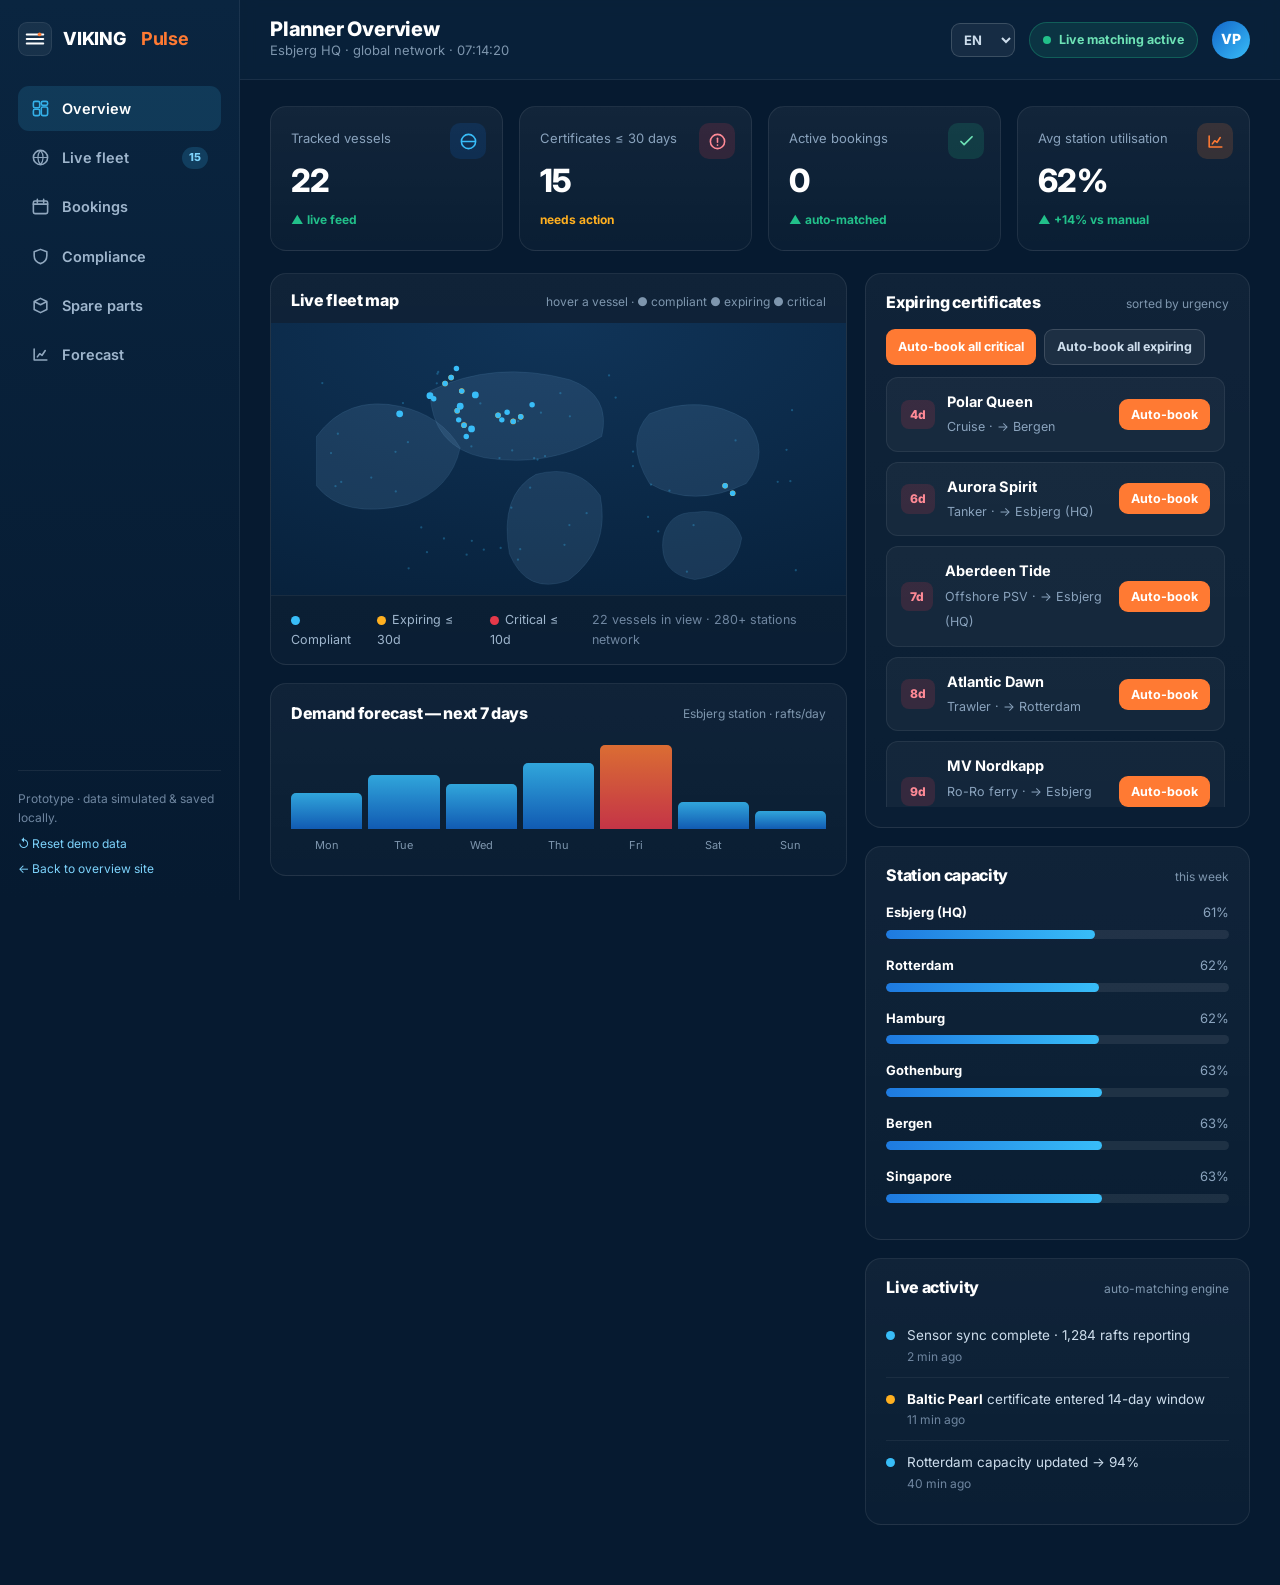
==== commit e9345ae3: "Add i18n and localize dashboard UI Introduce internationalization across the planner dashboard: add " ====
--- a/dashboard.html
+++ b/dashboard.html
@@ -22,17 +22,17 @@
         VIKING&nbsp;<b>Pulse</b>
       </a>
       <nav id="nav">
-        <a class="navlink active" data-view="overview" href="#overview"><svg viewBox="0 0 24 24" fill="none"><rect x="3" y="3" width="8" height="8" rx="2" stroke="currentColor" stroke-width="2"/><rect x="13" y="3" width="8" height="5" rx="2" stroke="currentColor" stroke-width="2"/><rect x="13" y="10" width="8" height="11" rx="2" stroke="currentColor" stroke-width="2"/><rect x="3" y="13" width="8" height="8" rx="2" stroke="currentColor" stroke-width="2"/></svg> Overview</a>
-        <a class="navlink" data-view="fleet" href="#fleet"><svg viewBox="0 0 24 24" fill="none"><circle cx="12" cy="12" r="9" stroke="currentColor" stroke-width="2"/><path d="M3 12h18M12 3a14 14 0 0 1 0 18M12 3a14 14 0 0 0 0 18" stroke="currentColor" stroke-width="1.5"/></svg> Live fleet <span class="nav-badge" id="badgeFleet"></span></a>
-        <a class="navlink" data-view="bookings" href="#bookings"><svg viewBox="0 0 24 24" fill="none"><rect x="3" y="5" width="18" height="16" rx="2" stroke="currentColor" stroke-width="2"/><path d="M3 9h18M8 3v4M16 3v4" stroke="currentColor" stroke-width="2" stroke-linecap="round"/></svg> Bookings <span class="nav-badge" id="badgeBookings"></span></a>
-        <a class="navlink" data-view="compliance" href="#compliance"><svg viewBox="0 0 24 24" fill="none"><path d="M12 3l8 3v5c0 5-3.4 8.6-8 10-4.6-1.4-8-5-8-10V6l8-3Z" stroke="currentColor" stroke-width="2" stroke-linejoin="round"/></svg> Compliance</a>
-        <a class="navlink" data-view="parts" href="#parts"><svg viewBox="0 0 24 24" fill="none"><path d="M20 7 12 3 4 7l8 4 8-4ZM4 7v10l8 4 8-4V7" stroke="currentColor" stroke-width="2" stroke-linejoin="round"/></svg> Spare parts <span class="nav-badge warn" id="badgeParts"></span></a>
-        <a class="navlink" data-view="forecast" href="#forecast"><svg viewBox="0 0 24 24" fill="none"><path d="M4 19V5m0 14h16M8 15l3-4 3 2 4-6" stroke="currentColor" stroke-width="2" stroke-linecap="round" stroke-linejoin="round"/></svg> Forecast</a>
+        <a class="navlink active" data-view="overview" href="#overview"><svg viewBox="0 0 24 24" fill="none"><rect x="3" y="3" width="8" height="8" rx="2" stroke="currentColor" stroke-width="2"/><rect x="13" y="3" width="8" height="5" rx="2" stroke="currentColor" stroke-width="2"/><rect x="13" y="10" width="8" height="11" rx="2" stroke="currentColor" stroke-width="2"/><rect x="3" y="13" width="8" height="8" rx="2" stroke="currentColor" stroke-width="2"/></svg> <span data-i18n="side.overview">Overview</span></a>
+        <a class="navlink" data-view="fleet" href="#fleet"><svg viewBox="0 0 24 24" fill="none"><circle cx="12" cy="12" r="9" stroke="currentColor" stroke-width="2"/><path d="M3 12h18M12 3a14 14 0 0 1 0 18M12 3a14 14 0 0 0 0 18" stroke="currentColor" stroke-width="1.5"/></svg> <span data-i18n="side.fleet">Live fleet</span> <span class="nav-badge" id="badgeFleet"></span></a>
+        <a class="navlink" data-view="bookings" href="#bookings"><svg viewBox="0 0 24 24" fill="none"><rect x="3" y="5" width="18" height="16" rx="2" stroke="currentColor" stroke-width="2"/><path d="M3 9h18M8 3v4M16 3v4" stroke="currentColor" stroke-width="2" stroke-linecap="round"/></svg> <span data-i18n="side.bookings">Bookings</span> <span class="nav-badge" id="badgeBookings"></span></a>
+        <a class="navlink" data-view="compliance" href="#compliance"><svg viewBox="0 0 24 24" fill="none"><path d="M12 3l8 3v5c0 5-3.4 8.6-8 10-4.6-1.4-8-5-8-10V6l8-3Z" stroke="currentColor" stroke-width="2" stroke-linejoin="round"/></svg> <span data-i18n="side.compliance">Compliance</span></a>
+        <a class="navlink" data-view="parts" href="#parts"><svg viewBox="0 0 24 24" fill="none"><path d="M20 7 12 3 4 7l8 4 8-4ZM4 7v10l8 4 8-4V7" stroke="currentColor" stroke-width="2" stroke-linejoin="round"/></svg> <span data-i18n="side.parts">Spare parts</span> <span class="nav-badge warn" id="badgeParts"></span></a>
+        <a class="navlink" data-view="forecast" href="#forecast"><svg viewBox="0 0 24 24" fill="none"><path d="M4 19V5m0 14h16M8 15l3-4 3 2 4-6" stroke="currentColor" stroke-width="2" stroke-linecap="round" stroke-linejoin="round"/></svg> <span data-i18n="side.forecast">Forecast</span></a>
       </nav>
       <div class="side-foot">
-        Prototype · data simulated &amp; saved locally.<br />
-        <button class="link-btn" id="resetBtn">↺ Reset demo data</button><br />
-        <a href="index.html">← Back to overview site</a>
+        <span data-i18n="side.foot">Prototype · data simulated &amp; saved locally.</span><br />
+        <button class="link-btn" id="resetBtn" data-i18n="side.reset">↺ Reset demo data</button><br />
+        <a href="index.html" data-i18n="side.back">← Back to overview site</a>
       </div>
     </aside>
 
@@ -44,7 +44,10 @@
           <div class="sub" id="viewSub">Esbjerg HQ · global network · <span id="clock">--:--:--</span></div>
         </div>
         <div class="right">
-          <span class="live-pill"><span class="dot"></span> Live matching active</span>
+          <select class="lang-select" aria-label="Language">
+            <option value="en">EN</option><option value="da">DA</option><option value="es">ES</option><option value="zh">中文</option><option value="ar">ع</option>
+          </select>
+          <span class="live-pill"><span class="dot"></span> <span data-i18n="top.live">Live matching active</span></span>
           <div class="avatar">VP</div>
         </div>
       </header>
@@ -58,8 +61,8 @@
             <div style="display:flex;flex-direction:column;gap:18px">
               <div class="card map-card">
                 <div class="card-head">
-                  <h3>Live fleet map</h3>
-                  <span class="hint">hover a vessel · ● compliant ● expiring ● critical</span>
+                  <h3 data-i18n="card.map">Live fleet map</h3>
+                  <span class="hint" data-i18n="card.mapHint">hover a vessel · ● compliant ● expiring ● critical</span>
                 </div>
                 <div class="dash-map" id="dashMap">
                   <svg viewBox="0 0 760 360" id="mapSvg" aria-hidden="true">
@@ -73,14 +76,14 @@
                   <div class="tip" id="mapTip"></div>
                 </div>
                 <div class="map-legend">
-                  <span><i style="background:#38bdf8"></i>Compliant</span>
-                  <span><i style="background:#ffb020"></i>Expiring ≤ 30d</span>
-                  <span><i style="background:#e6394a"></i>Critical ≤ 10d</span>
+                  <span><i style="background:#38bdf8"></i><span data-i18n="legend.compliant">Compliant</span></span>
+                  <span><i style="background:#ffb020"></i><span data-i18n="legend.expiring">Expiring ≤ 30d</span></span>
+                  <span><i style="background:#e6394a"></i><span data-i18n="legend.critical">Critical ≤ 10d</span></span>
                   <span style="margin-left:auto;color:#6f86a0" id="mapMeta"></span>
                 </div>
               </div>
               <div class="card">
-                <div class="card-head"><h3>Demand forecast — next 7 days</h3><span class="hint">Esbjerg station · rafts/day</span></div>
+                <div class="card-head"><h3 data-i18n="card.forecast">Demand forecast — next 7 days</h3><span class="hint" data-i18n="card.forecastHint">Esbjerg station · rafts/day</span></div>
                 <div class="forecast"><div class="spark" id="spark"></div>
                   <div class="spark-x"><span>Mon</span><span>Tue</span><span>Wed</span><span>Thu</span><span>Fri</span><span>Sat</span><span>Sun</span></div>
                 </div>
@@ -88,15 +91,19 @@
             </div>
             <div style="display:flex;flex-direction:column;gap:18px">
               <div class="card">
-                <div class="card-head"><h3>Expiring certificates</h3><span class="hint">sorted by urgency</span></div>
+                <div class="card-head"><h3 data-i18n="card.queue">Expiring certificates</h3><span class="hint" data-i18n="card.queueHint">sorted by urgency</span></div>
+                <div class="bulk-actions">
+                  <button class="btn-xs book" id="bulkCrit" data-i18n="btn.bulkcrit">Auto-book all critical</button>
+                  <button class="btn-xs ghost" id="bulkExp" data-i18n="btn.bulkexp">Auto-book all expiring</button>
+                </div>
                 <div class="queue" id="queue"></div>
               </div>
               <div class="card">
-                <div class="card-head"><h3>Station capacity</h3><span class="hint">this week</span></div>
+                <div class="card-head"><h3 data-i18n="card.cap">Station capacity</h3><span class="hint" data-i18n="card.capHint">this week</span></div>
                 <div class="cap" id="cap"></div>
               </div>
               <div class="card">
-                <div class="card-head"><h3>Live activity</h3><span class="hint">auto-matching engine</span></div>
+                <div class="card-head"><h3 data-i18n="card.feed">Live activity</h3><span class="hint" data-i18n="card.feedHint">auto-matching engine</span></div>
                 <div class="feed" id="feed"></div>
               </div>
             </div>
@@ -108,25 +115,25 @@
           <div class="toolbar">
             <div class="search">
               <svg viewBox="0 0 24 24" fill="none"><circle cx="11" cy="11" r="7" stroke="currentColor" stroke-width="2"/><path d="m20 20-3-3" stroke="currentColor" stroke-width="2" stroke-linecap="round"/></svg>
-              <input id="fleetSearch" type="text" placeholder="Search vessel, type or flag…" />
+              <input id="fleetSearch" type="text" data-i18n-ph="search.ph" placeholder="Search vessel, type or flag…" />
             </div>
             <div class="chips" id="fleetFilters">
-              <button class="chip-f active" data-f="all">All</button>
-              <button class="chip-f" data-f="crit">Critical</button>
-              <button class="chip-f" data-f="warn">Expiring</button>
-              <button class="chip-f" data-f="ok">Compliant</button>
-              <button class="chip-f" data-f="booked">Booked</button>
+              <button class="chip-f active" data-f="all" data-i18n="chip.all">All</button>
+              <button class="chip-f" data-f="crit" data-i18n="chip.crit">Critical</button>
+              <button class="chip-f" data-f="warn" data-i18n="chip.warn">Expiring</button>
+              <button class="chip-f" data-f="ok" data-i18n="chip.ok">Compliant</button>
+              <button class="chip-f" data-f="booked" data-i18n="chip.booked">Booked</button>
             </div>
           </div>
           <div class="card table-card">
             <div class="table-scroll">
               <table class="dtable" id="fleetTable">
                 <thead><tr>
-                  <th data-sort="name">Vessel</th><th data-sort="type">Type</th>
-                  <th data-sort="flag">Flag</th><th data-sort="region">Region</th>
-                  <th data-sort="rafts" class="num">Rafts</th>
-                  <th data-sort="certDays" class="num">Cert expiry</th>
-                  <th>Status</th><th></th>
+                  <th data-sort="name" data-i18n="th.vessel">Vessel</th><th data-sort="type" data-i18n="th.type">Type</th>
+                  <th data-sort="flag" data-i18n="th.flag">Flag</th><th data-sort="region" data-i18n="th.region">Region</th>
+                  <th data-sort="rafts" class="num" data-i18n="th.rafts">Rafts</th>
+                  <th data-sort="certDays" class="num" data-i18n="th.expiry">Cert expiry</th>
+                  <th data-i18n="th.status">Status</th><th></th>
                 </tr></thead>
                 <tbody id="fleetBody"></tbody>
               </table>
@@ -138,12 +145,12 @@
         <section class="view" data-view="bookings">
           <div class="toolbar">
             <div class="chips" id="bookFilters">
-              <button class="chip-f active" data-f="upcoming">Upcoming</button>
-              <button class="chip-f" data-f="completed">Completed</button>
-              <button class="chip-f" data-f="cancelled">Cancelled</button>
-              <button class="chip-f" data-f="all">All</button>
-            </div>
-            <button class="btn btn-primary" id="newBookingBtn" style="padding:10px 16px">+ New booking</button>
+              <button class="chip-f active" data-f="upcoming" data-i18n="chip.upcoming">Upcoming</button>
+              <button class="chip-f" data-f="completed" data-i18n="chip.completed">Completed</button>
+              <button class="chip-f" data-f="cancelled" data-i18n="chip.cancelled">Cancelled</button>
+              <button class="chip-f" data-f="all" data-i18n="chip.all">All</button>
+            </div>
+            <button class="btn btn-primary" id="newBookingBtn" style="padding:10px 16px" data-i18n="btn.newbooking">+ New booking</button>
           </div>
           <div id="bookingsWrap"></div>
         </section>
@@ -152,19 +159,19 @@
         <section class="view" data-view="compliance">
           <div class="toolbar">
             <div class="chips" id="compFilters">
-              <button class="chip-f active" data-f="all">All vessels</button>
-              <button class="chip-f" data-f="crit">At risk</button>
-              <button class="chip-f" data-f="serviced">Recently serviced</button>
-            </div>
-            <button class="btn btn-light" id="exportBtn" style="padding:10px 16px">⤓ Export audit (CSV)</button>
+              <button class="chip-f active" data-f="all" data-i18n="chip.allv">All vessels</button>
+              <button class="chip-f" data-f="crit" data-i18n="chip.atrisk">At risk</button>
+              <button class="chip-f" data-f="serviced" data-i18n="chip.serviced">Recently serviced</button>
+            </div>
+            <button class="btn btn-light" id="exportBtn" style="padding:10px 16px" data-i18n="btn.export">⤓ Export audit (CSV)</button>
           </div>
           <div class="comp-summary" id="compSummary"></div>
           <div class="card table-card">
             <div class="table-scroll">
               <table class="dtable" id="compTable">
                 <thead><tr>
-                  <th>Vessel</th><th>IMO</th><th>Last service</th>
-                  <th class="num">Cert valid for</th><th>SOLAS status</th><th>Certificate</th>
+                  <th data-i18n="th.vessel">Vessel</th><th data-i18n="th.imo">IMO</th><th data-i18n="th.lastservice">Last service</th>
+                  <th class="num" data-i18n="th.certvalid">Cert valid for</th><th data-i18n="th.solas">SOLAS status</th><th data-i18n="th.cert">Certificate</th>
                 </tr></thead>
                 <tbody id="compBody"></tbody>
               </table>
@@ -177,8 +184,8 @@
           <div id="partsAlert"></div>
           <div class="parts-grid" id="partsGrid"></div>
           <div class="card" style="margin-top:18px">
-            <div class="card-head"><h3>How parts link to bookings</h3><span class="hint">auto-reserved on booking</span></div>
-            <p class="muted">When a service is auto-booked, Pulse instantly reserves the right components per raft
+            <div class="card-head"><h3 data-i18n="parts.explainTitle">How parts link to bookings</h3><span class="hint" data-i18n="parts.explainHint">auto-reserved on booking</span></div>
+            <p class="muted" data-i18n="parts.explain">When a service is auto-booked, Pulse instantly reserves the right components per raft
             (CO₂ cylinders, hydrostatic release units, flare sets, ration packs) plus per-booking consumables.
             Reserved stock is committed; completing a service consumes it; cancelling releases it back.</p>
           </div>
@@ -187,7 +194,7 @@
         <!-- ===== FORECAST ===== -->
         <section class="view" data-view="forecast">
           <div class="card" style="margin-bottom:18px">
-            <div class="card-head"><h3>Network demand vs. capacity</h3><span class="hint">next 14 days · rafts</span></div>
+            <div class="card-head"><h3 data-i18n="fc.title">Network demand vs. capacity</h3><span class="hint" data-i18n="fc.hint">next 14 days · rafts</span></div>
             <div id="forecastChart"></div>
           </div>
           <div class="parts-grid" id="stationCards"></div>
@@ -203,9 +210,10 @@
   <!-- ============ TOAST ============ -->
   <div class="toast" id="toast">
     <svg viewBox="0 0 24 24" fill="none"><path d="M5 12l4 4 10-10" stroke="currentColor" stroke-width="2.5" stroke-linecap="round" stroke-linejoin="round"/></svg>
-    <span id="toastMsg">Booking confirmed</span>
+    <span id="toastMsg"></span>
   </div>
 
+  <script src="assets/i18n.js"></script>
   <script src="assets/store.js"></script>
   <script src="assets/dashboard.js"></script>
 </body>
--- a/assets/styles.css
+++ b/assets/styles.css
@@ -113,7 +113,19 @@
 .nav-links a:hover { color: var(--blue-600); }
 .nav-cta { display: flex; align-items: center; gap: 14px; }
 .nav-menu-cta { display: none; } /* only shown inside the open mobile menu */
+.lang-select {
+  font: inherit; font-size: 13px; font-weight: 700; color: var(--ink-700);
+  background: #fff; border: 1px solid var(--line); border-radius: 9px;
+  padding: 7px 8px; cursor: pointer; transition: .15s;
+}
+.lang-select:hover { border-color: var(--blue-500); }
+.lang-select:focus { outline: 0; box-shadow: 0 0 0 3px rgba(30,122,224,.15); }
 .nav-toggle { display: none; background: none; border: 0; cursor: pointer; }
+
+/* ---- minimal RTL (Arabic) ---- */
+[dir="rtl"] .eyebrow::before { margin-left: 8px; margin-right: 0; }
+[dir="rtl"] .hero p.lead, [dir="rtl"] .section-head p { text-align: right; }
+[dir="rtl"] .nav-links.open { text-align: right; }
 
 /* =========================================================
    HERO
--- a/assets/dashboard.css
+++ b/assets/dashboard.css
@@ -407,3 +407,15 @@
   .modal, .modal-bg .modal { border-radius: 14px; }
   .booking .b-actions .btn-xs { flex: 1 1 auto; text-align: center; }
 }
+
+/* bulk auto-book buttons in the expiring-certificates card */
+.bulk-actions { display: flex; gap: 8px; flex-wrap: wrap; margin: 0 0 12px; }
+
+/* language selector on the dark topbar */
+.dash .lang-select { background: rgba(255,255,255,.06); color: #cdddec; border-color: rgba(255,255,255,.16); }
+.dash .lang-select:hover { border-color: var(--cyan-400); }
+.dash .lang-select option { background: #0d2742; color: #cdddec; }
+
+/* RTL tweaks for the dashboard */
+[dir="rtl"] .side { direction: rtl; }
+[dir="rtl"] .map-legend span:last-child { margin-left: 0; margin-right: auto; }
